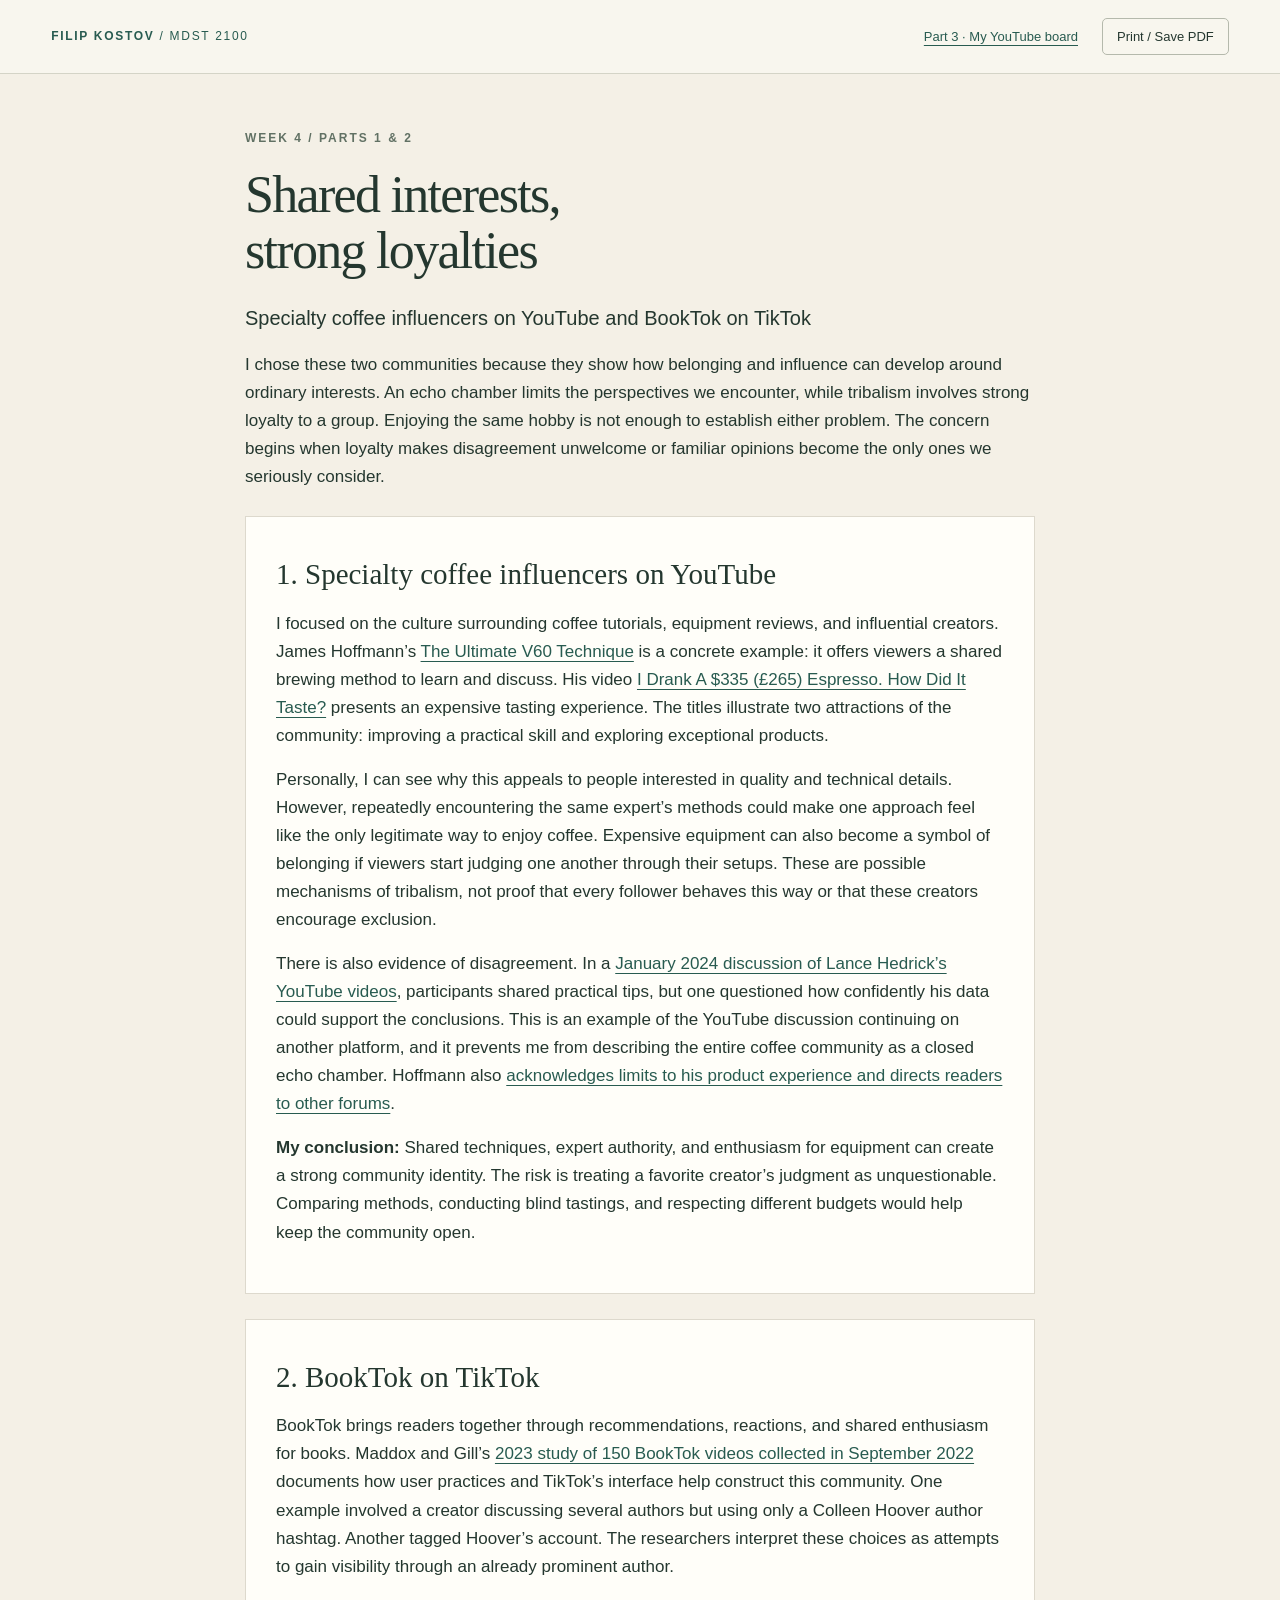
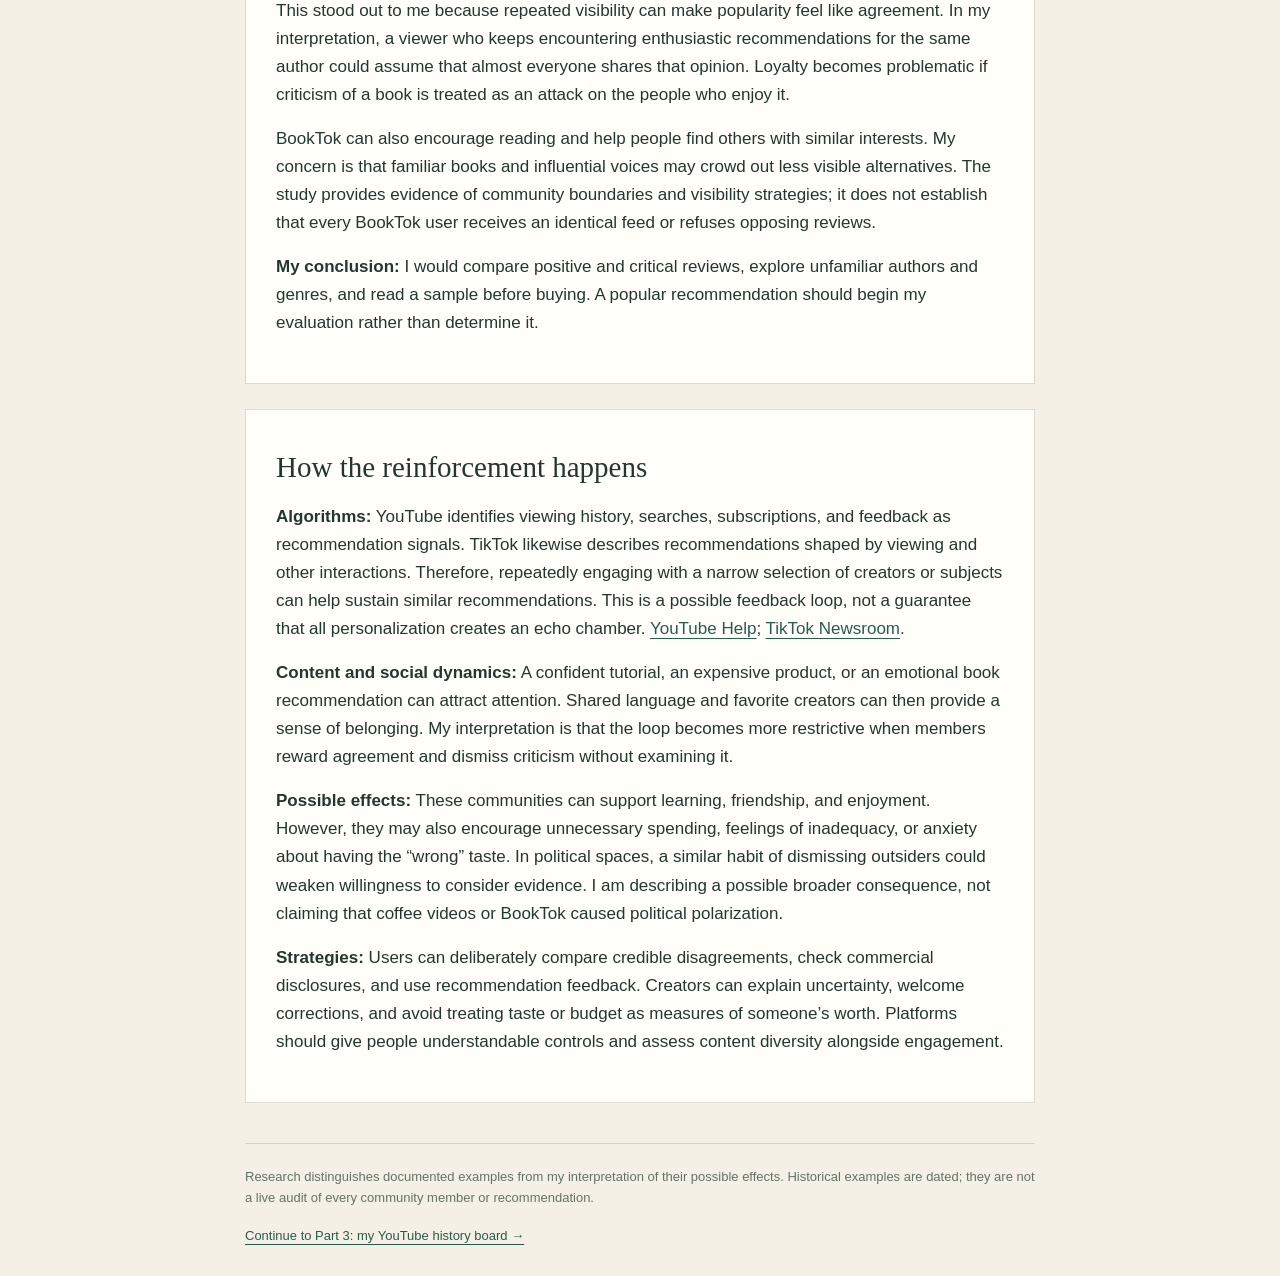
==== communities.html @ 4a9a334c "Publish Week 4 visual board and community analysis" ====
<!doctype html>
<html lang="en"><head><meta charset="utf-8"><meta name="viewport" content="width=device-width,initial-scale=1"><title>Specialty Coffee & BookTok — Week 4</title><link rel="stylesheet" href="style.css"></head><body><header class="top"><a class="brand" href="index.html">FILIP KOSTOV <span> / MDST 2100</span></a><nav><a href="index.html">Part 3 · My YouTube board</a><button onclick="window.print()">Print / Save PDF</button></nav></header><main class="essay"><div class="eyebrow">WEEK 4 / PARTS 1 & 2</div><h1>Shared interests,<br>strong loyalties</h1><p class="lead">Specialty coffee influencers on YouTube and BookTok on TikTok</p><p>I chose these two communities because they show how belonging and influence can develop around ordinary interests. An echo chamber limits the perspectives we encounter, while tribalism involves strong loyalty to a group. Enjoying the same hobby is not enough to establish either problem. The concern begins when loyalty makes disagreement unwelcome or familiar opinions become the only ones we seriously consider.</p>
<section><h2>1. Specialty coffee influencers on YouTube</h2><p>I focused on the culture surrounding coffee tutorials, equipment reviews, and influential creators. James Hoffmann’s <a href="https://www.youtube.com/watch?v=AI4ynXzkSQo">The Ultimate V60 Technique</a> is a concrete example: it offers viewers a shared brewing method to learn and discuss. His video <a href="https://www.youtube.com/watch?v=c3McVYygGOY">I Drank A $335 (£265) Espresso. How Did It Taste?</a> presents an expensive tasting experience. The titles illustrate two attractions of the community: improving a practical skill and exploring exceptional products.</p><p>Personally, I can see why this appeals to people interested in quality and technical details. However, repeatedly encountering the same expert’s methods could make one approach feel like the only legitimate way to enjoy coffee. Expensive equipment can also become a symbol of belonging if viewers start judging one another through their setups. These are possible mechanisms of tribalism, not proof that every follower behaves this way or that these creators encourage exclusion.</p><p>There is also evidence of disagreement. In a <a href="https://coffeetime.freeflarum.com/d/2378-wdt-and-tamping/">January 2024 discussion of Lance Hedrick’s YouTube videos</a>, participants shared practical tips, but one questioned how confidently his data could support the conclusions. This is an example of the YouTube discussion continuing on another platform, and it prevents me from describing the entire coffee community as a closed echo chamber. Hoffmann also <a href="https://www.jameshoffmann.co.uk/recommendationscoffee-questions">acknowledges limits to his product experience and directs readers to other forums</a>.</p><p><b>My conclusion:</b> Shared techniques, expert authority, and enthusiasm for equipment can create a strong community identity. The risk is treating a favorite creator’s judgment as unquestionable. Comparing methods, conducting blind tastings, and respecting different budgets would help keep the community open.</p></section>
<section><h2>2. BookTok on TikTok</h2><p>BookTok brings readers together through recommendations, reactions, and shared enthusiasm for books. Maddox and Gill’s <a href="https://journals.sagepub.com/doi/10.1177/20563051231213565">2023 study of 150 BookTok videos collected in September 2022</a> documents how user practices and TikTok’s interface help construct this community. One example involved a creator discussing several authors but using only a Colleen Hoover author hashtag. Another tagged Hoover’s account. The researchers interpret these choices as attempts to gain visibility through an already prominent author.</p><p>This stood out to me because repeated visibility can make popularity feel like agreement. In my interpretation, a viewer who keeps encountering enthusiastic recommendations for the same author could assume that almost everyone shares that opinion. Loyalty becomes problematic if criticism of a book is treated as an attack on the people who enjoy it.</p><p>BookTok can also encourage reading and help people find others with similar interests. My concern is that familiar books and influential voices may crowd out less visible alternatives. The study provides evidence of community boundaries and visibility strategies; it does not establish that every BookTok user receives an identical feed or refuses opposing reviews.</p><p><b>My conclusion:</b> I would compare positive and critical reviews, explore unfamiliar authors and genres, and read a sample before buying. A popular recommendation should begin my evaluation rather than determine it.</p></section>
<section><h2>How the reinforcement happens</h2><p><b>Algorithms:</b> YouTube identifies viewing history, searches, subscriptions, and feedback as recommendation signals. TikTok likewise describes recommendations shaped by viewing and other interactions. Therefore, repeatedly engaging with a narrow selection of creators or subjects can help sustain similar recommendations. This is a possible feedback loop, not a guarantee that all personalization creates an echo chamber. <a href="https://support.google.com/youtube/answer/16089387?hl=en">YouTube Help</a>; <a href="https://newsroom.tiktok.com/learn-why-a-video-is-recommended-for-you?lang=en">TikTok Newsroom</a>.</p><p><b>Content and social dynamics:</b> A confident tutorial, an expensive product, or an emotional book recommendation can attract attention. Shared language and favorite creators can then provide a sense of belonging. My interpretation is that the loop becomes more restrictive when members reward agreement and dismiss criticism without examining it.</p><p><b>Possible effects:</b> These communities can support learning, friendship, and enjoyment. However, they may also encourage unnecessary spending, feelings of inadequacy, or anxiety about having the “wrong” taste. In political spaces, a similar habit of dismissing outsiders could weaken willingness to consider evidence. I am describing a possible broader consequence, not claiming that coffee videos or BookTok caused political polarization.</p><p><b>Strategies:</b> Users can deliberately compare credible disagreements, check commercial disclosures, and use recommendation feedback. Creators can explain uncertainty, welcome corrections, and avoid treating taste or budget as measures of someone’s worth. Platforms should give people understandable controls and assess content diversity alongside engagement.</p></section>
<footer><p>Research distinguishes documented examples from my interpretation of their possible effects. Historical examples are dated; they are not a live audit of every community member or recommendation.</p><a href="index.html">Continue to Part 3: my YouTube history board →</a></footer></main></body></html>
---- style.css ----
*{box-sizing:border-box}html{scroll-behavior:smooth}body{margin:0;background:#f4f0e6;color:#24372f;font:17px/1.65 Arial,sans-serif}a{color:#285b50;text-underline-offset:4px}a:hover{color:#a34e2a}button{font:inherit;border:1px solid #b5b9ac;background:transparent;padding:7px 14px;border-radius:5px;cursor:pointer;color:inherit}.top{display:flex;align-items:center;justify-content:space-between;gap:20px;padding:18px 4%;border-bottom:1px solid #d4d4c7;background:#f8f6ee}.brand{font-size:12px;font-weight:800;letter-spacing:1.7px;text-decoration:none}.brand span{font-weight:400}nav{display:flex;gap:24px;align-items:center;font-size:13px}main{max-width:1230px;margin:0 auto;padding:55px 30px 30px}.eyebrow{font-size:12px;letter-spacing:2px;font-weight:800;color:#617164}h1{font:normal clamp(36px,5.3vw,67px)/1.08 Georgia,serif;letter-spacing:-1.7px;margin:18px 0 22px}h2{font:normal 29px/1.2 Georgia,serif;margin:10px 0 18px}h3{font-size:18px;line-height:1.3;margin:10px 0}p{margin:0 0 16px}.intro{font-size:21px;max-width:820px;line-height:1.5;color:#526358}.overview{display:flex;gap:45px;align-items:center;background:#e8e9dc;border:1px solid #d8d9ca;padding:25px 32px;margin:32px 0 46px;border-radius:6px}.sample{display:flex;gap:17px;align-items:center;flex-shrink:0}.sample strong{font:normal 68px/1 Georgia,serif}.sample span{font-size:13px;line-height:1.5}.mix{flex:1}.bar{display:flex;height:16px;border-radius:15px;overflow:hidden;gap:3px}.legend{display:flex;flex-wrap:wrap;gap:6px 20px;font-size:12px;margin:12px 0 6px}.legend span:nth-child(1){color:#346659}.legend span:nth-child(2){color:#9b512e}.legend span:nth-child(3){color:#666ba2}.legend span:nth-child(4){color:#80702b}small{font-size:11px;color:#526358}.section-heading{display:flex;justify-content:space-between;align-items:baseline;gap:20px}.section-heading p{font-size:13px;color:#667269}.board{display:grid;grid-template-columns:1fr 1fr;gap:28px}.card{position:relative;background:#fffef9;border:1px solid #dcd8cc;border-top:5px solid #346659;border-radius:3px;box-shadow:0 7px 16px #30392d0b;padding:25px}.card:before{content:'';position:absolute;width:9px;height:9px;border-radius:50%;background:#8b6553;box-shadow:1px 2px 2px #0004;top:10px;left:50%}.card-top{display:flex;justify-content:space-between;gap:12px;margin:10px 0 20px}.tag{font-size:11px;font-weight:bold;letter-spacing:1.5px}.count{font-size:11px;color:#677365}.image-link{display:block;background:white;border:1px solid #ebe9e2;margin:16px 0;line-height:0}.image-link img{width:100%;height:auto;display:block}.caption{font-size:12px;line-height:1.5;color:#647168}.note{background:#f0f2e9;padding:17px 20px;margin-top:20px;border-left:3px solid #759980}.note b{font-size:12px;text-transform:uppercase;letter-spacing:1px}.note p{margin:8px 0 0;font-size:15px}.stack{display:flex;flex-direction:column;gap:28px}.outdoors{border-top-color:#a68b35}.climate{border-top-color:#666ba2}.world{grid-column:1/-1;border-top-color:#b0643c}.split{display:grid;grid-template-columns:1.1fr 1fr;gap:38px}.world-copy{padding-top:48px}.reflection{display:grid;grid-template-columns:.8fr 1.4fr;gap:45px;margin:50px 0;padding:38px;background:#254b40;color:#f5f2e7;border-radius:5px}.reflection .eyebrow{color:#becdba}.reflection h2{font-size:36px}.reflection p{font-size:17px}.reflection p:last-child{margin-bottom:0}.loop{padding:0 10px 20px}.steps{display:flex;align-items:center;gap:10px;margin:25px 0}.steps span{flex:1;padding:16px;background:#e7e8dc;border-radius:5px;text-align:center;font-size:14px;font-weight:bold}.loop p{font-size:14px;max-width:960px}.plan{border-top:1px solid #d0d4c6;padding-top:30px;margin-top:20px}.plan-grid{display:grid;grid-template-columns:repeat(4,1fr);gap:25px}.plan-grid article>span{font:normal 32px Georgia,serif;color:#a06440}.plan-grid p{font-size:15px}footer{margin-top:40px;padding-top:22px;border-top:1px solid #d0d4c6;font-size:12px;color:#657266}footer p{max-width:900px}.essay{max-width:850px}.essay .lead{font-size:20px}.essay section{background:#fffef9;border:1px solid #ddd9cd;padding:30px;margin:25px 0}.essay h2{font-size:29px}.essay li{margin:12px 0}.essay .caution{padding:18px;background:#e8ecdf}.essay .source{font-size:13px}.essay h1{font-size:52px}.essay footer{font-size:13px}@media(max-width:760px){.top{align-items:flex-start;flex-direction:column;gap:12px}nav{gap:18px}main{padding:32px 18px}.intro{font-size:18px}.overview{flex-direction:column;align-items:stretch;gap:22px;padding:22px}.board,.split,.reflection{grid-template-columns:1fr}.world-copy{padding-top:0}.section-heading{display:block}.card{padding:20px}.reflection{padding:25px;gap:10px}.plan-grid{grid-template-columns:1fr 1fr}.steps{flex-direction:column;align-items:stretch}.steps b{text-align:center;transform:rotate(90deg)}.essay section{padding:22px}.essay h1{font-size:38px}}@media print{body{background:white;font-size:11pt}.top{display:none}main{padding:0;max-width:none}h1{font-size:35pt}.board{display:block}.card{break-inside:avoid;margin:15px 0;box-shadow:none}.image-link img{max-height:145mm;width:auto;max-width:100%;margin:auto}.stack{display:block}.overview,.reflection,.loop,.plan-grid article{break-inside:avoid}.reflection{background:#eee;color:#222}.reflection .eyebrow{color:#333}.plan-grid{grid-template-columns:1fr 1fr}footer{font-size:9pt}a{color:inherit}.essay section{break-inside:avoid}}
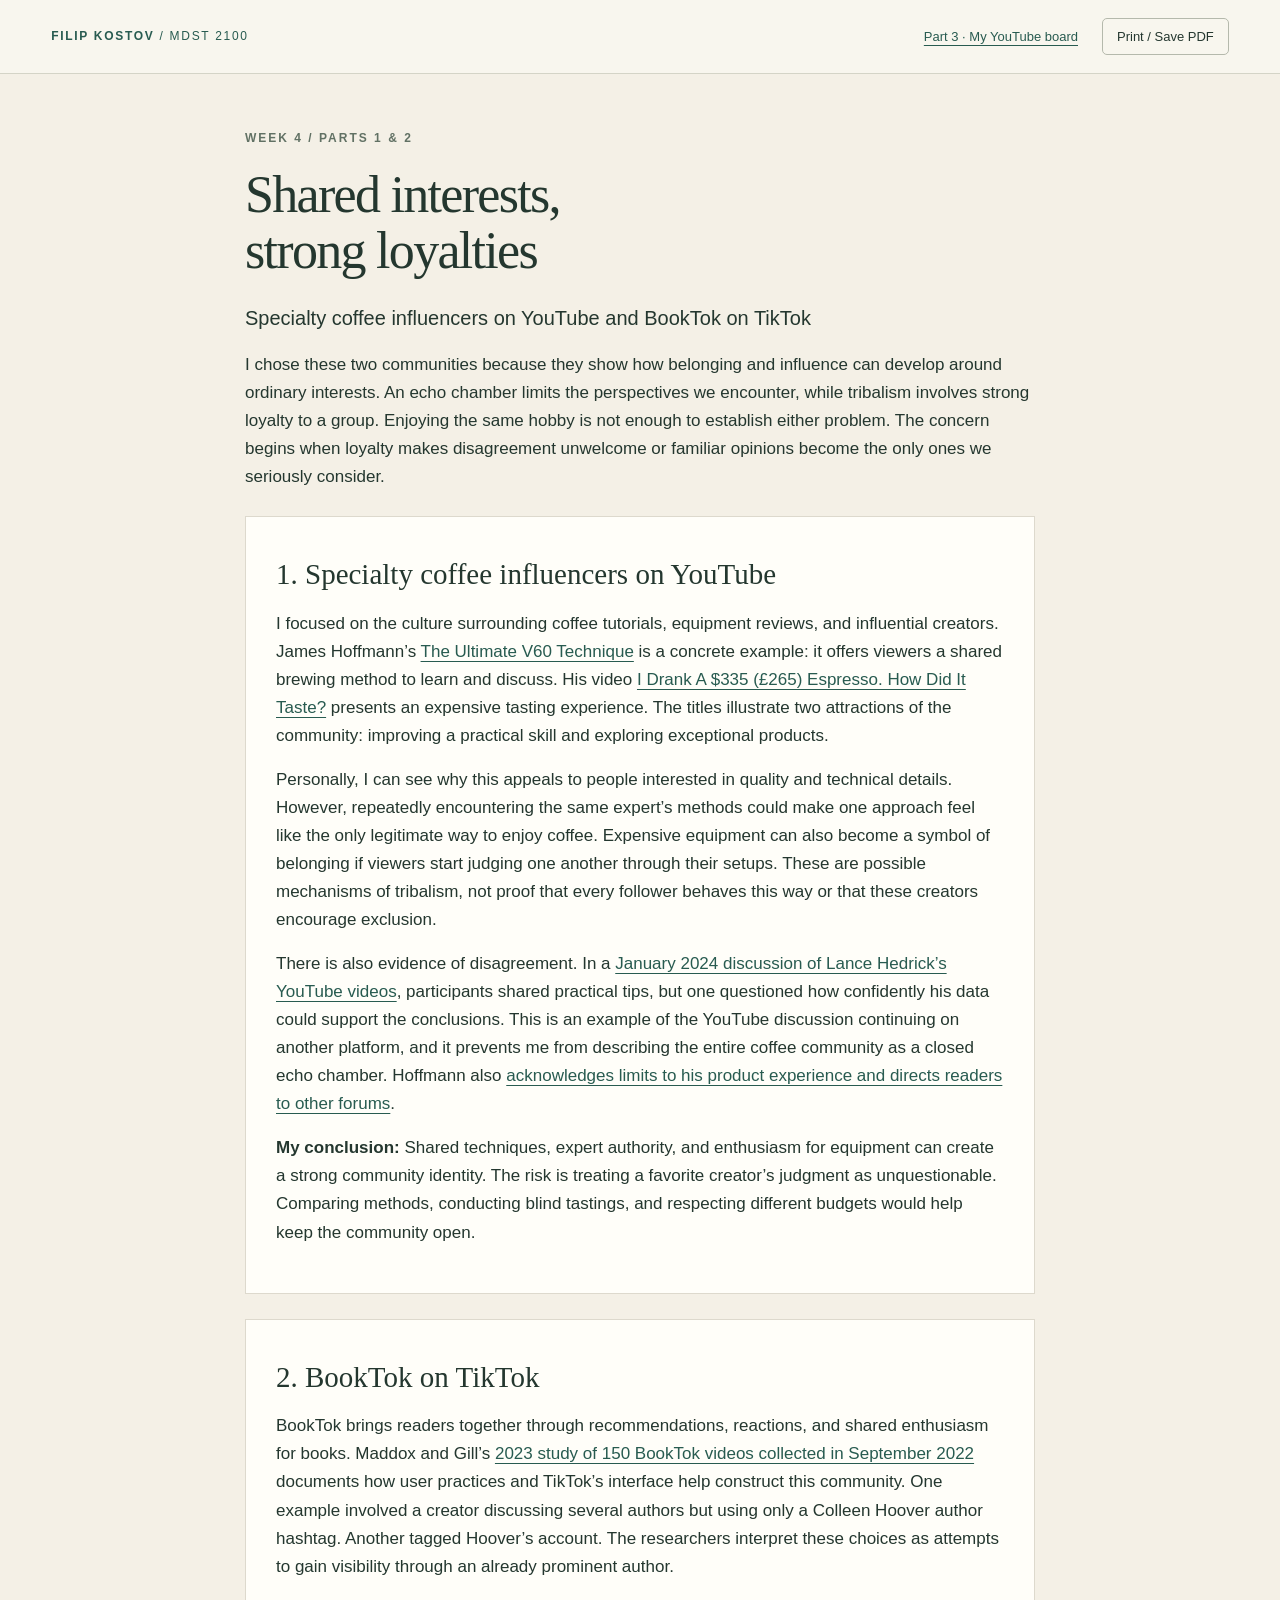
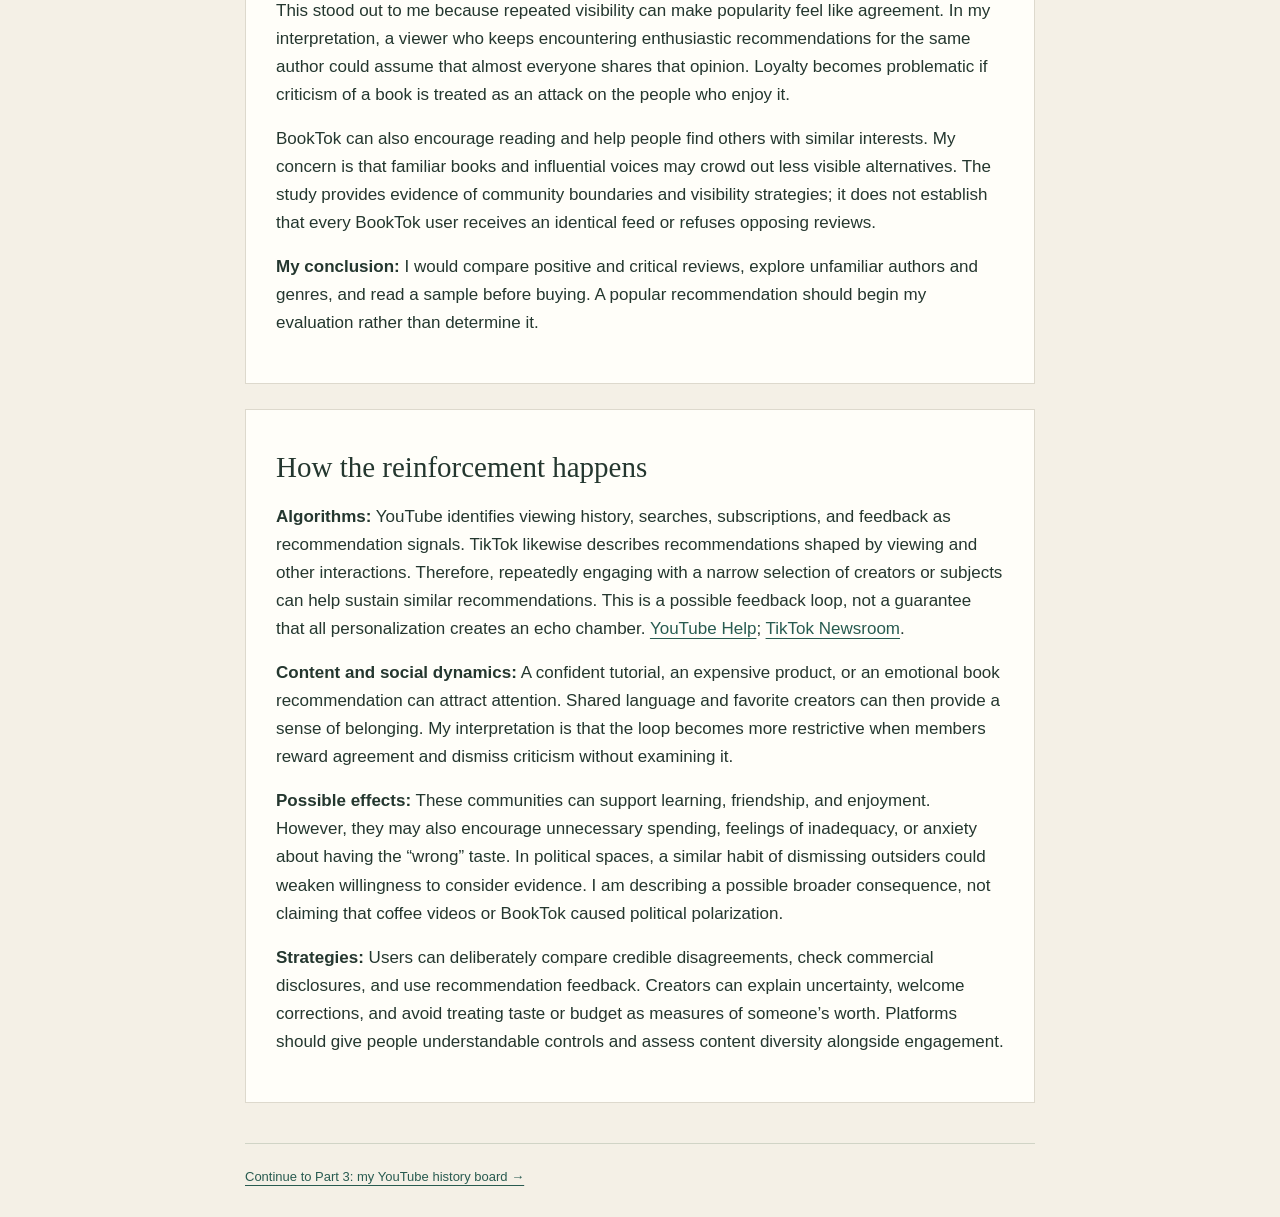
==== commit 62274c6c: "Remove research footer note from community analysis" ====
--- a/communities.html
+++ b/communities.html
@@ -3,4 +3,4 @@
 <section><h2>1. Specialty coffee influencers on YouTube</h2><p>I focused on the culture surrounding coffee tutorials, equipment reviews, and influential creators. James Hoffmann’s <a href="https://www.youtube.com/watch?v=AI4ynXzkSQo">The Ultimate V60 Technique</a> is a concrete example: it offers viewers a shared brewing method to learn and discuss. His video <a href="https://www.youtube.com/watch?v=c3McVYygGOY">I Drank A $335 (£265) Espresso. How Did It Taste?</a> presents an expensive tasting experience. The titles illustrate two attractions of the community: improving a practical skill and exploring exceptional products.</p><p>Personally, I can see why this appeals to people interested in quality and technical details. However, repeatedly encountering the same expert’s methods could make one approach feel like the only legitimate way to enjoy coffee. Expensive equipment can also become a symbol of belonging if viewers start judging one another through their setups. These are possible mechanisms of tribalism, not proof that every follower behaves this way or that these creators encourage exclusion.</p><p>There is also evidence of disagreement. In a <a href="https://coffeetime.freeflarum.com/d/2378-wdt-and-tamping/">January 2024 discussion of Lance Hedrick’s YouTube videos</a>, participants shared practical tips, but one questioned how confidently his data could support the conclusions. This is an example of the YouTube discussion continuing on another platform, and it prevents me from describing the entire coffee community as a closed echo chamber. Hoffmann also <a href="https://www.jameshoffmann.co.uk/recommendationscoffee-questions">acknowledges limits to his product experience and directs readers to other forums</a>.</p><p><b>My conclusion:</b> Shared techniques, expert authority, and enthusiasm for equipment can create a strong community identity. The risk is treating a favorite creator’s judgment as unquestionable. Comparing methods, conducting blind tastings, and respecting different budgets would help keep the community open.</p></section>
 <section><h2>2. BookTok on TikTok</h2><p>BookTok brings readers together through recommendations, reactions, and shared enthusiasm for books. Maddox and Gill’s <a href="https://journals.sagepub.com/doi/10.1177/20563051231213565">2023 study of 150 BookTok videos collected in September 2022</a> documents how user practices and TikTok’s interface help construct this community. One example involved a creator discussing several authors but using only a Colleen Hoover author hashtag. Another tagged Hoover’s account. The researchers interpret these choices as attempts to gain visibility through an already prominent author.</p><p>This stood out to me because repeated visibility can make popularity feel like agreement. In my interpretation, a viewer who keeps encountering enthusiastic recommendations for the same author could assume that almost everyone shares that opinion. Loyalty becomes problematic if criticism of a book is treated as an attack on the people who enjoy it.</p><p>BookTok can also encourage reading and help people find others with similar interests. My concern is that familiar books and influential voices may crowd out less visible alternatives. The study provides evidence of community boundaries and visibility strategies; it does not establish that every BookTok user receives an identical feed or refuses opposing reviews.</p><p><b>My conclusion:</b> I would compare positive and critical reviews, explore unfamiliar authors and genres, and read a sample before buying. A popular recommendation should begin my evaluation rather than determine it.</p></section>
 <section><h2>How the reinforcement happens</h2><p><b>Algorithms:</b> YouTube identifies viewing history, searches, subscriptions, and feedback as recommendation signals. TikTok likewise describes recommendations shaped by viewing and other interactions. Therefore, repeatedly engaging with a narrow selection of creators or subjects can help sustain similar recommendations. This is a possible feedback loop, not a guarantee that all personalization creates an echo chamber. <a href="https://support.google.com/youtube/answer/16089387?hl=en">YouTube Help</a>; <a href="https://newsroom.tiktok.com/learn-why-a-video-is-recommended-for-you?lang=en">TikTok Newsroom</a>.</p><p><b>Content and social dynamics:</b> A confident tutorial, an expensive product, or an emotional book recommendation can attract attention. Shared language and favorite creators can then provide a sense of belonging. My interpretation is that the loop becomes more restrictive when members reward agreement and dismiss criticism without examining it.</p><p><b>Possible effects:</b> These communities can support learning, friendship, and enjoyment. However, they may also encourage unnecessary spending, feelings of inadequacy, or anxiety about having the “wrong” taste. In political spaces, a similar habit of dismissing outsiders could weaken willingness to consider evidence. I am describing a possible broader consequence, not claiming that coffee videos or BookTok caused political polarization.</p><p><b>Strategies:</b> Users can deliberately compare credible disagreements, check commercial disclosures, and use recommendation feedback. Creators can explain uncertainty, welcome corrections, and avoid treating taste or budget as measures of someone’s worth. Platforms should give people understandable controls and assess content diversity alongside engagement.</p></section>
-<footer><p>Research distinguishes documented examples from my interpretation of their possible effects. Historical examples are dated; they are not a live audit of every community member or recommendation.</p><a href="index.html">Continue to Part 3: my YouTube history board →</a></footer></main></body></html>
+<footer><a href="index.html">Continue to Part 3: my YouTube history board →</a></footer></main></body></html>
